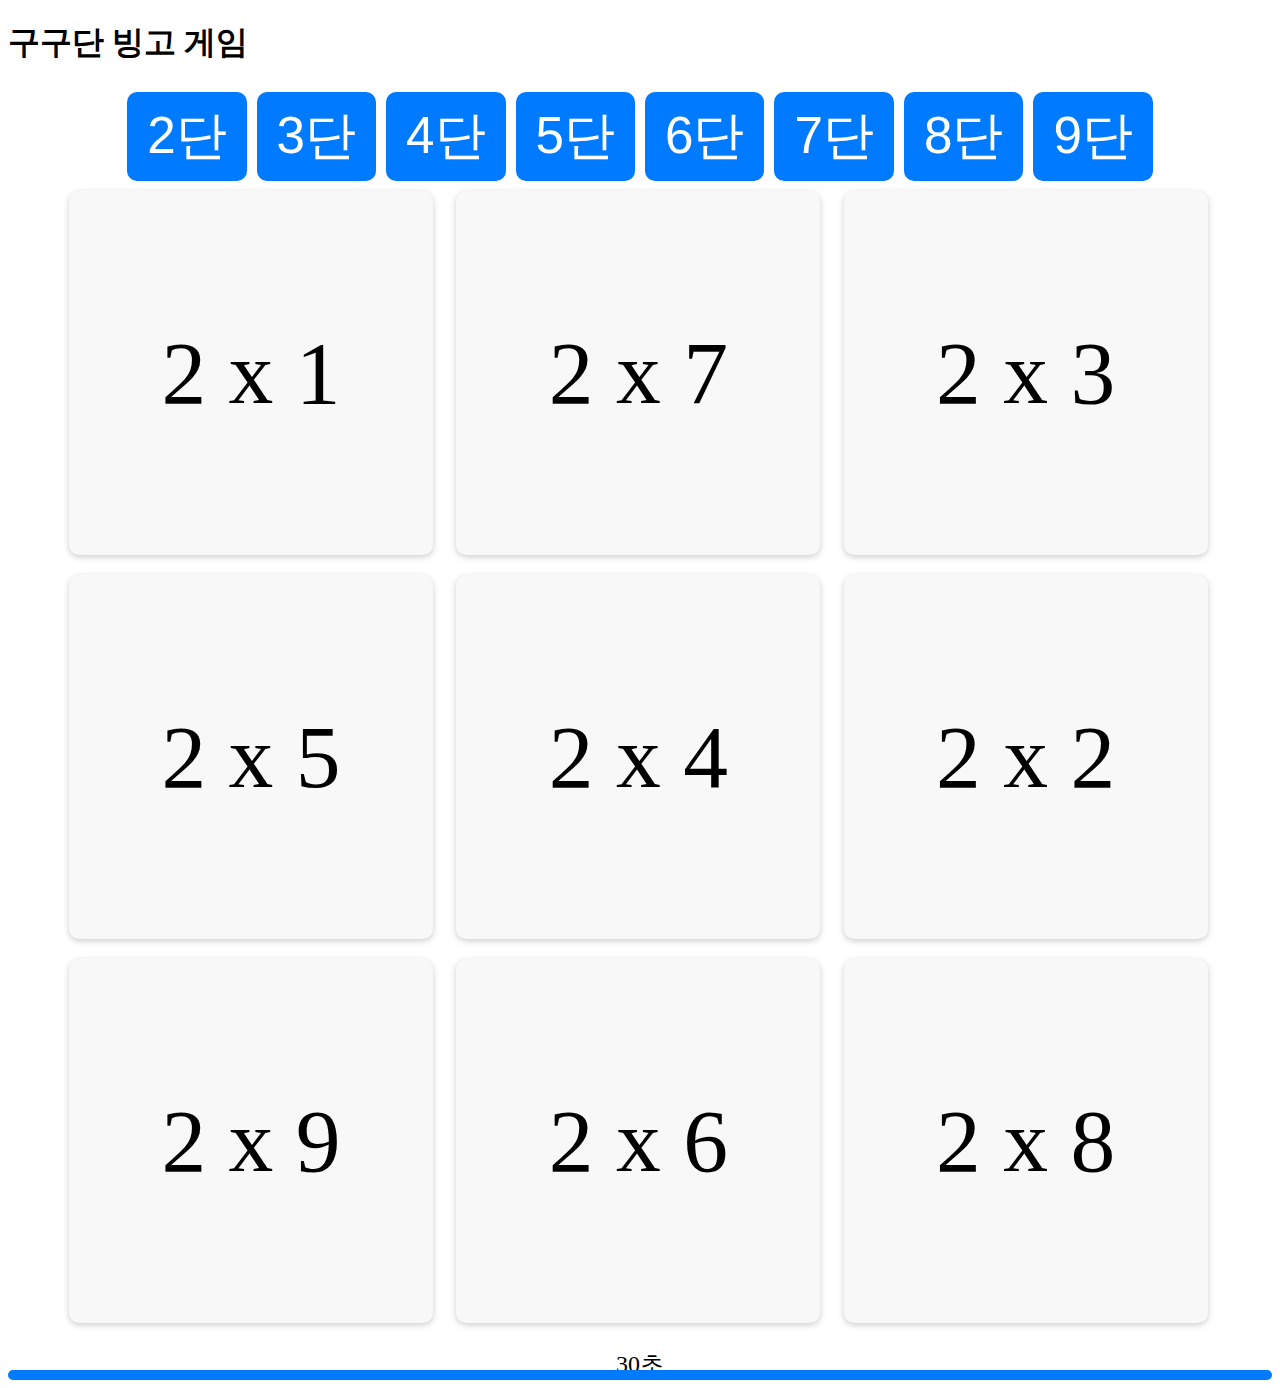
==== index.html @ acb66d30 "first commit" ====
<!DOCTYPE html>
<html>
<head>
  <link rel="stylesheet" href="styles.css">
</head>
<body>
  <h1>구구단 빙고 게임</h1>
  <div class="button-container">
    <button onclick="startGame(2)">2단</button>
    <button onclick="startGame(3)">3단</button>
    <button onclick="startGame(4)">4단</button>
    <button onclick="startGame(5)">5단</button>
    <button onclick="startGame(6)">6단</button>
    <button onclick="startGame(7)">7단</button>
    <button onclick="startGame(8)">8단</button>
    <button onclick="startGame(9)">9단</button>	
    <!-- Add other times table buttons as needed -->
  </div>
  <div class="bingo-board" id="bingoBoard"></div>

<!-- 타이머 게이지 -->
  <div class="timer-container">
    <div class="timer" id="timerDisplay">30초</div>
    <div class="timer-gauge" id="timerGauge"></div>
  </div>

  <!-- 결과 입력 모달 창 -->
  <div class="modal" id="inputModal">
    <div class="modal-content">
      <label for="result">결과 입력:</label>
      <input type="number" id="result" onkeydown="handleInputKeyDown(event)">
      <button onclick="submitResult()">확인</button>
      <button onclick="closeInputModal()">취소</button>
    </div>
  </div>

  <!-- 메시지 모달 창 -->
  <div class="modal" id="messageModal">
    <div class="modal-content">
      <span class="modal-close" onclick="closeMessageModal()">&times;</span>
      <p id="messageText"></p>
    </div>
  </div>

  <script src="script.js"></script>
</body>
</html>
---- styles.css ----
/* 빙고판 스타일링 */
.bingo-board {
  display: grid;
  grid-template-columns: repeat(3, 1fr);
  gap: 10px;
  max-width: 90vw; /* 최대 너비 설정 */
  margin: 0 auto; /* 중앙 정렬 */
  font-size: 4vw; /* 글자 크기 반응형으로 설정 */
}

.cell {
  width: calc(30vw - 20px); /* 셀 크기 반응형으로 설정 */
  height: calc(30vw - 20px); /* 셀 크기 반응형으로 설정 */
  display: flex;
  justify-content: center;
  align-items: center;
  font-size: 7vw; /* 글자 크기 반응형으로 설정 */
  border-radius: 10px;
  cursor: pointer;
  box-shadow: 0 2px 6px rgba(0, 0, 0, 0.2);
  background-color: #f8f8f8;
  transition: transform 0.2s, box-shadow 0.2s;
  margin: 5px;
}

.cell:hover {
  transform: scale(1.05);
  box-shadow: 0 4px 10px rgba(0, 0, 0, 0.3);
}

.marked {
  background-color: lightgreen;
  box-shadow: 0 2px 6px rgba(0, 128, 0, 0.4);
}

.wrong {
  background-color: #ffcccc;
  box-shadow: 0 2px 6px rgba(255, 0, 0, 0.4);
}

/* 폭탄 애니메이션 */
@keyframes explode {
  0% { transform: scale(0); opacity: 0; }
  100% { transform: scale(1); opacity: 1; }
}

.bomb {
  position: absolute;
  width: 100px;
  height: 100px;
  animation: explode 1s;
}

.game-over {
  position: absolute;
  bottom: 0;
  left: 50%;
  transform: translateX(-50%);
  background-color: #ff0000;
  height: 10px;
  width: 0%;
  transition: width 1s linear;
}

/* 모달 창 스타일링 */
.modal {
  display: none;
  position: fixed;
  top: 0;
  left: 0;
  width: 100%;
  height: 100%;
  background-color: rgba(0, 0, 0, 0.5);
  justify-content: center;
  align-items: center;
  z-index: 9999;
  font-size: 4vw;
}

.modal-content {
  background-color: white;
  padding: 20px;
  border-radius: 5px;
  box-shadow: 0 0 10px rgba(0, 0, 0, 0.3);
}

.modal-close {
  cursor: pointer;
}

.modal button {
  font-size: 3vw; /* 버튼 글자 크기 반응형으로 설정 */
  padding: 5px;
  border: none;
  background-color: #007bff;
  color: white;
  border-radius: 10px;
  cursor: pointer;
}
.modal input {
  font-size: 3vw; /* 버튼 글자 크기 반응형으로 설정 */
  padding: 5px;
  width: 50px;
  margin: 5px;
}


/* 버튼 스타일링 */
.button-container {
  display: flex;
  flex-wrap: wrap;
  justify-content: center;
  margin-top: 20px;
}

.button-container button {
  font-size: 4vw; /* 버튼 글자 크기 반응형으로 설정 */
  margin: 5px;
  padding: 10px 20px;
  border: none;
  background-color: #007bff;
  color: white;
  border-radius: 10px;
  cursor: pointer;
}

.button-container button:hover {
  background-color: #0056b3;
}

/* 반응형 디바이스에 맞게 글자 크기 조정 */
@media screen and (max-width: 768px) {
  .cell {
    font-size: 6vw;
  }

  .button-container button {
    font-size: 4vw;
  }
}
/* 타이머 게이지 스타일링 */
.timer-container {
  position: relative;
  margin-top: 20px;
}

.timer {
  font-size: 24px;
  text-align: center;
}

.timer-gauge {
  position: absolute;
  bottom: 0;
  left: 0;
  background-color: #007bff;
  height: 10px;
  width: 100%;
  border-radius: 5px;
}
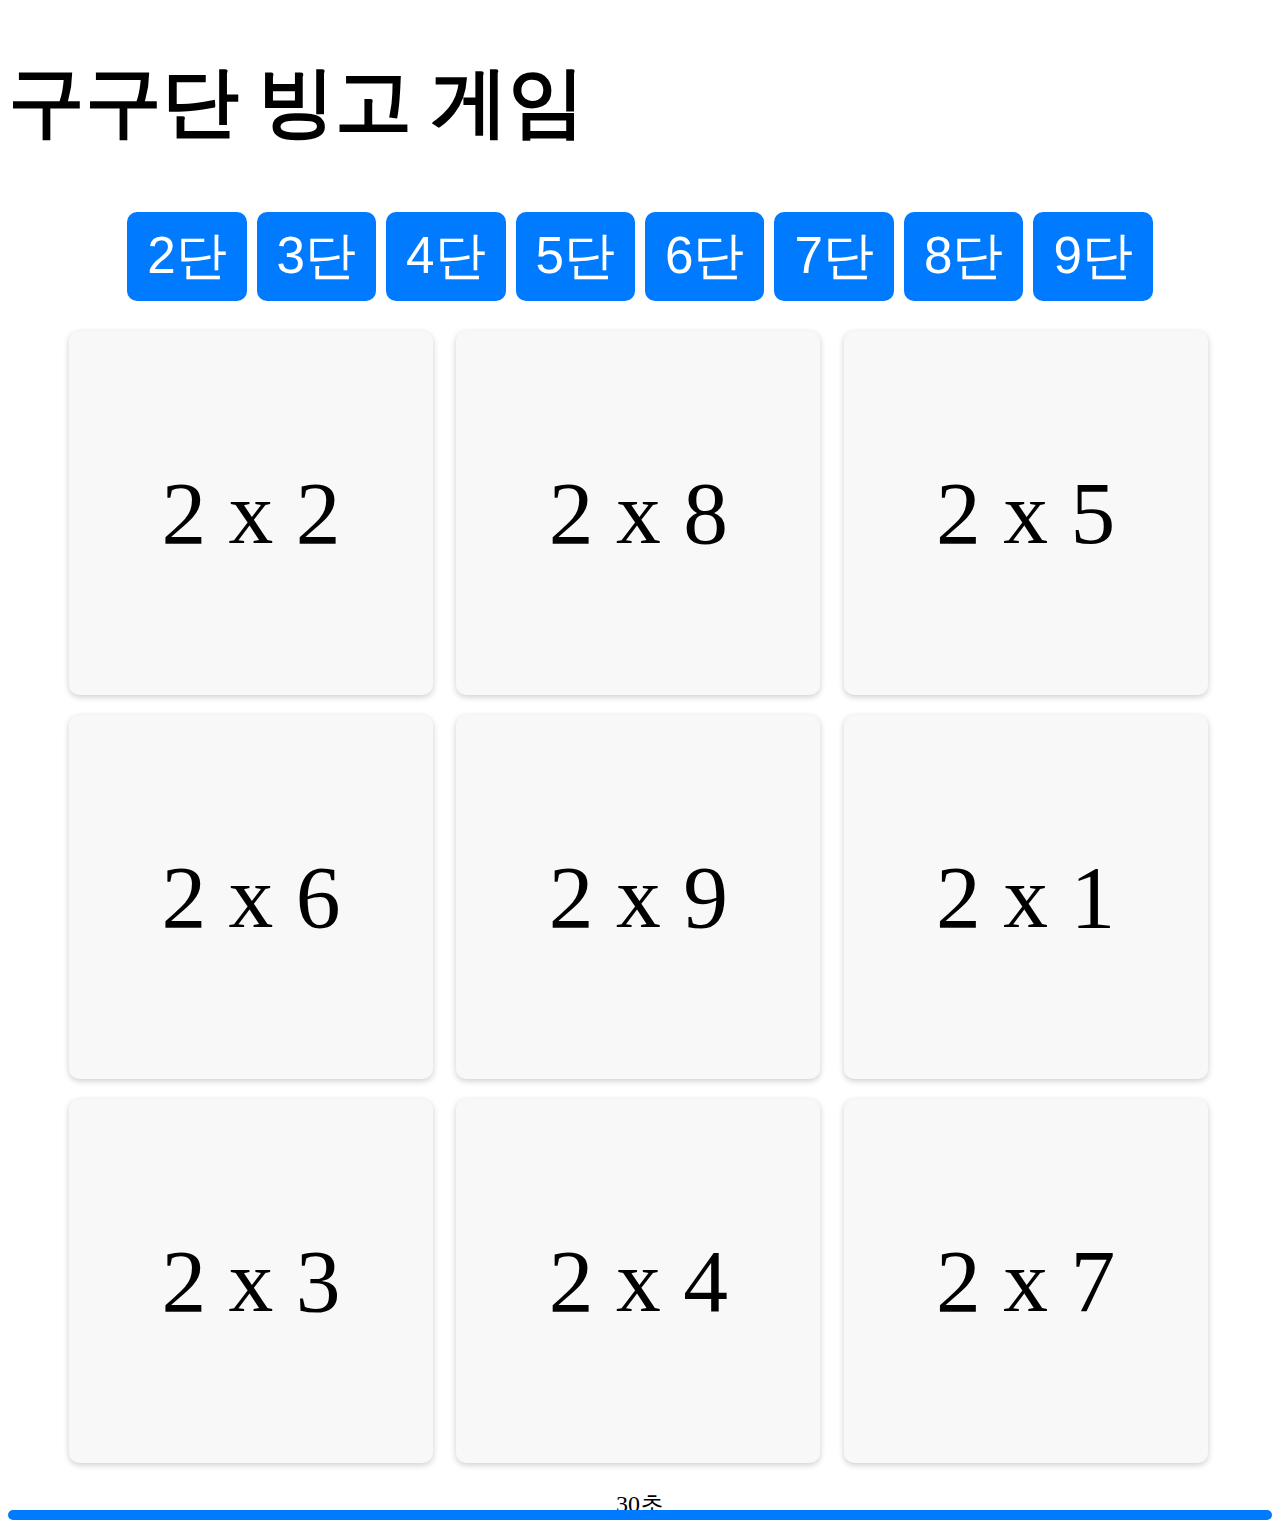
==== commit 8ee5984d: "first commit" ====
--- a/index.html
+++ b/index.html
@@ -30,7 +30,6 @@
       <label for="result">결과 입력:</label>
       <input type="number" id="result" onkeydown="handleInputKeyDown(event)">
       <button onclick="submitResult()">확인</button>
-      <button onclick="closeInputModal()">취소</button>
     </div>
   </div>
 
--- a/styles.css
+++ b/styles.css
@@ -1,3 +1,6 @@
+h1 {
+	font-size: 6vw;
+}
 /* 빙고판 스타일링 */
 .bingo-board {
   display: grid;
@@ -89,7 +92,7 @@
 }
 
 .modal button {
-  font-size: 3vw; /* 버튼 글자 크기 반응형으로 설정 */
+  font-size: 4vw; /* 버튼 글자 크기 반응형으로 설정 */
   padding: 5px;
   border: none;
   background-color: #007bff;
@@ -98,9 +101,9 @@
   cursor: pointer;
 }
 .modal input {
-  font-size: 3vw; /* 버튼 글자 크기 반응형으로 설정 */
+  font-size: 4vw; /* 버튼 글자 크기 반응형으로 설정 */
   padding: 5px;
-  width: 50px;
+  width: 60px;
   margin: 5px;
 }
 
@@ -111,6 +114,7 @@
   flex-wrap: wrap;
   justify-content: center;
   margin-top: 20px;
+  margin-bottom: 20px;
 }
 
 .button-container button {
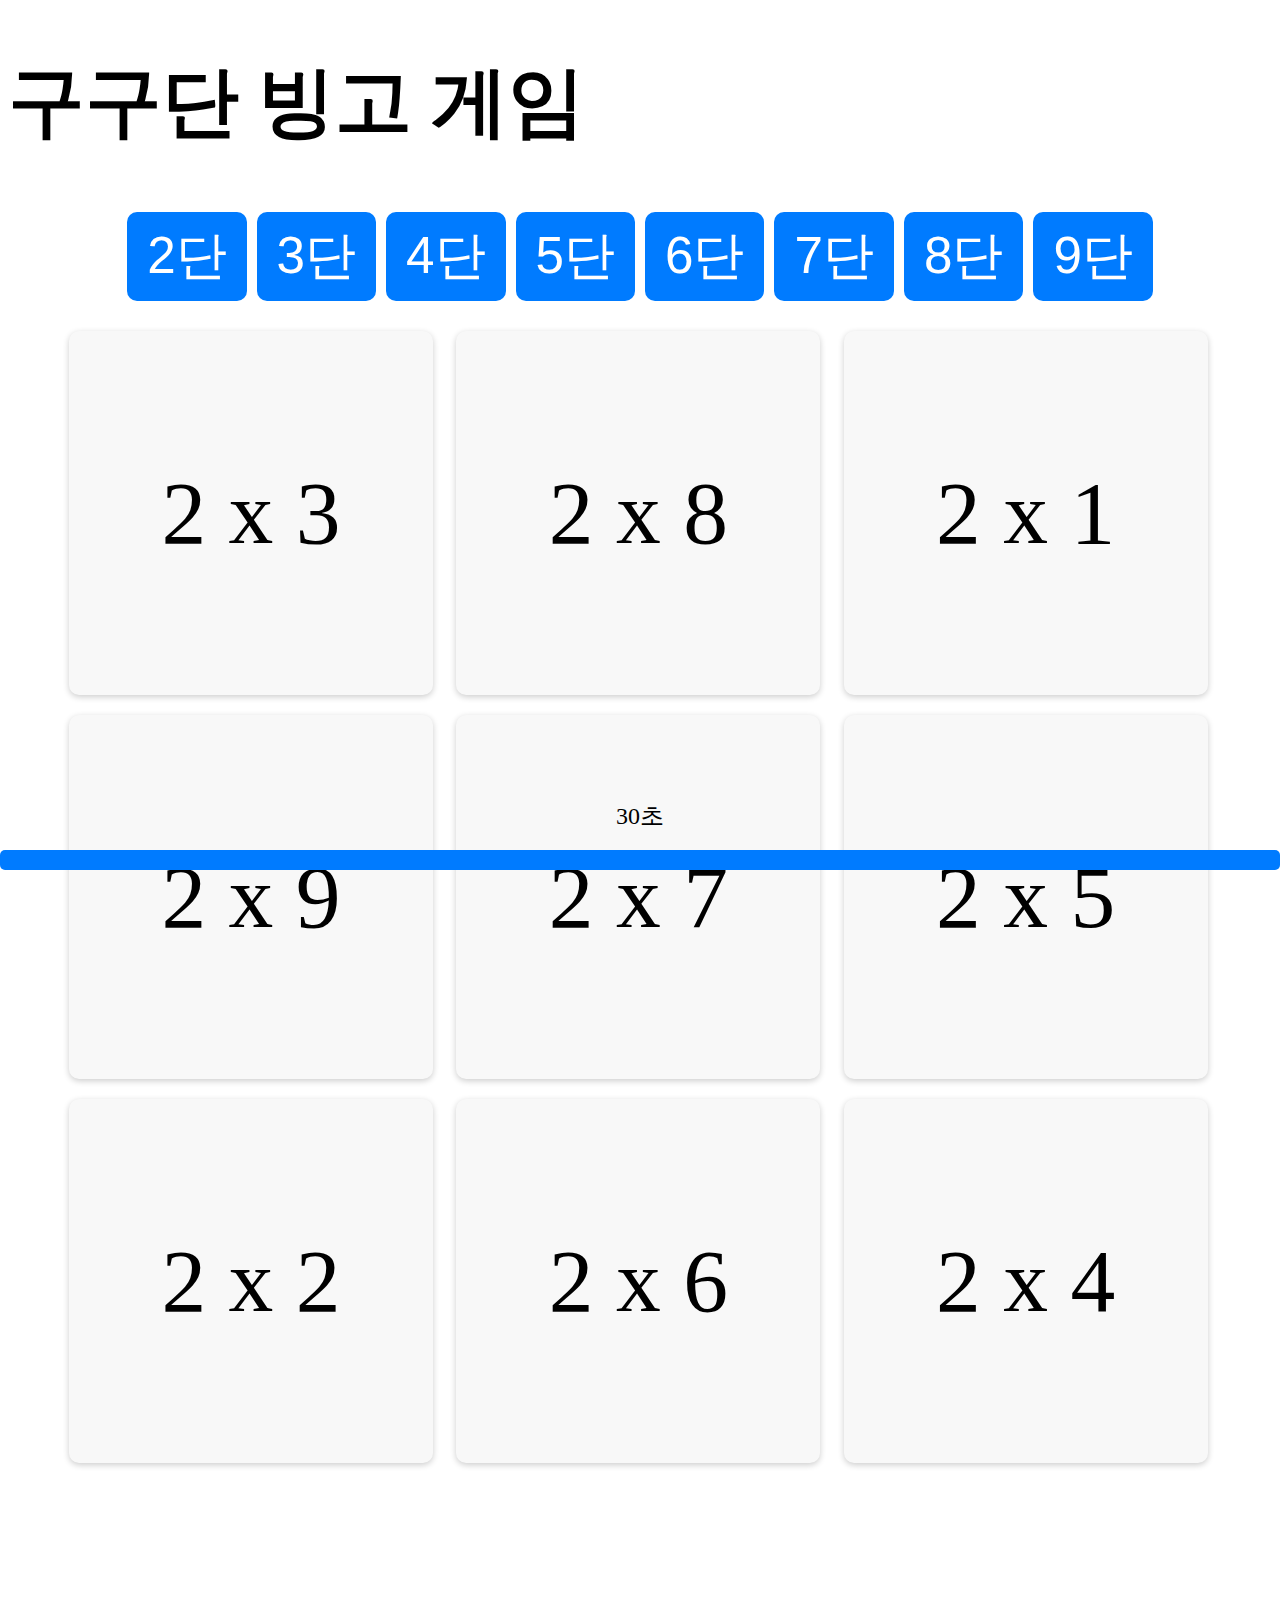
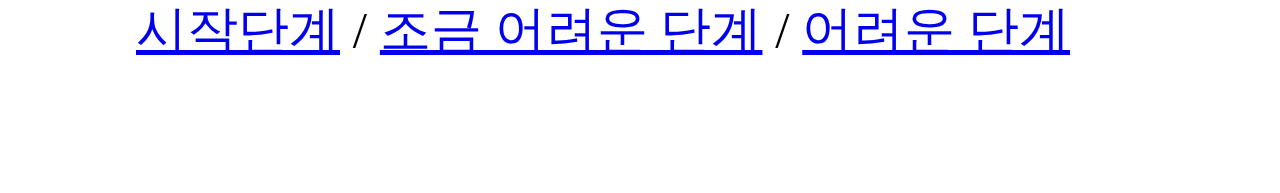
==== commit b68760e5: "고급 레벨 추가" ====
--- a/index.html
+++ b/index.html
@@ -18,6 +18,12 @@
   </div>
   <div class="bingo-board" id="bingoBoard"></div>
 
+  <div class="bingo-level">
+	<a href="index.html">시작단계</a> /
+	<a href="mixed.html">조금 어려운 단계</a> /
+	<a href="mixed2.html">어려운 단계</a>
+  </div>
+  
 <!-- 타이머 게이지 -->
   <div class="timer-container">
     <div class="timer" id="timerDisplay">30초</div>
--- a/styles.css
+++ b/styles.css
@@ -1,23 +1,33 @@
 h1 {
 	font-size: 6vw;
 }
-/* 빙고판 스타일링 */
+
+.bingo-star {
+  margin: 2vw; 
+  font-size: 8vw;   
+}
+
+.bingo-level {
+  margin: 10vw; 
+  font-size: 4vw;   
+}
+
 .bingo-board {
   display: grid;
   grid-template-columns: repeat(3, 1fr);
   gap: 10px;
-  max-width: 90vw; /* 최대 너비 설정 */
-  margin: 0 auto; /* 중앙 정렬 */
-  font-size: 4vw; /* 글자 크기 반응형으로 설정 */
+  max-width: 90vw; 
+  margin: 0 auto; 
+  font-size: 4vw;   
 }
 
 .cell {
-  width: calc(30vw - 20px); /* 셀 크기 반응형으로 설정 */
-  height: calc(30vw - 20px); /* 셀 크기 반응형으로 설정 */
+  width: calc(30vw - 20px);  
+  height: calc(30vw - 20px);  
   display: flex;
   justify-content: center;
   align-items: center;
-  font-size: 7vw; /* 글자 크기 반응형으로 설정 */
+  font-size: 7vw;   
   border-radius: 10px;
   cursor: pointer;
   box-shadow: 0 2px 6px rgba(0, 0, 0, 0.2);
@@ -41,31 +51,6 @@
   box-shadow: 0 2px 6px rgba(255, 0, 0, 0.4);
 }
 
-/* 폭탄 애니메이션 */
-@keyframes explode {
-  0% { transform: scale(0); opacity: 0; }
-  100% { transform: scale(1); opacity: 1; }
-}
-
-.bomb {
-  position: absolute;
-  width: 100px;
-  height: 100px;
-  animation: explode 1s;
-}
-
-.game-over {
-  position: absolute;
-  bottom: 0;
-  left: 50%;
-  transform: translateX(-50%);
-  background-color: #ff0000;
-  height: 10px;
-  width: 0%;
-  transition: width 1s linear;
-}
-
-/* 모달 창 스타일링 */
 .modal {
   display: none;
   position: fixed;
@@ -77,7 +62,7 @@
   justify-content: center;
   align-items: center;
   z-index: 9999;
-  font-size: 4vw;
+  font-size: 6vw;
 }
 
 .modal-content {
@@ -92,7 +77,7 @@
 }
 
 .modal button {
-  font-size: 4vw; /* 버튼 글자 크기 반응형으로 설정 */
+  font-size: 4vw; 
   padding: 5px;
   border: none;
   background-color: #007bff;
@@ -101,12 +86,15 @@
   cursor: pointer;
 }
 .modal input {
-  font-size: 4vw; /* 버튼 글자 크기 반응형으로 설정 */
+  font-size: 4vw; 
   padding: 5px;
   width: 60px;
   margin: 5px;
 }
 
+#messageText span {
+  font-size: 8vw;
+}
 
 /* 버튼 스타일링 */
 .button-container {
@@ -118,7 +106,7 @@
 }
 
 .button-container button {
-  font-size: 4vw; /* 버튼 글자 크기 반응형으로 설정 */
+  font-size: 4vw; 
   margin: 5px;
   padding: 10px 20px;
   border: none;
@@ -132,7 +120,6 @@
   background-color: #0056b3;
 }
 
-/* 반응형 디바이스에 맞게 글자 크기 조정 */
 @media screen and (max-width: 768px) {
   .cell {
     font-size: 6vw;
@@ -142,23 +129,34 @@
     font-size: 4vw;
   }
 }
-/* 타이머 게이지 스타일링 */
+
 .timer-container {
   position: relative;
   margin-top: 20px;
+  position: absolute;
+  bottom: 50px;
+  left: 0;
+  width: 100%;
+  height: 50px;
 }
 
 .timer {
   font-size: 24px;
   text-align: center;
+  height: 50px;
 }
 
 .timer-gauge {
-  position: absolute;
-  bottom: 0;
-  left: 0;
   background-color: #007bff;
-  height: 10px;
+  height: 20px;
   width: 100%;
   border-radius: 5px;
+  float: left; 
+}
+.timer-bomb {
+  position: relative;	
+  height: 20px;
+  float: left; 
+  font-size: 6vw;
+  top: -42px;
 }